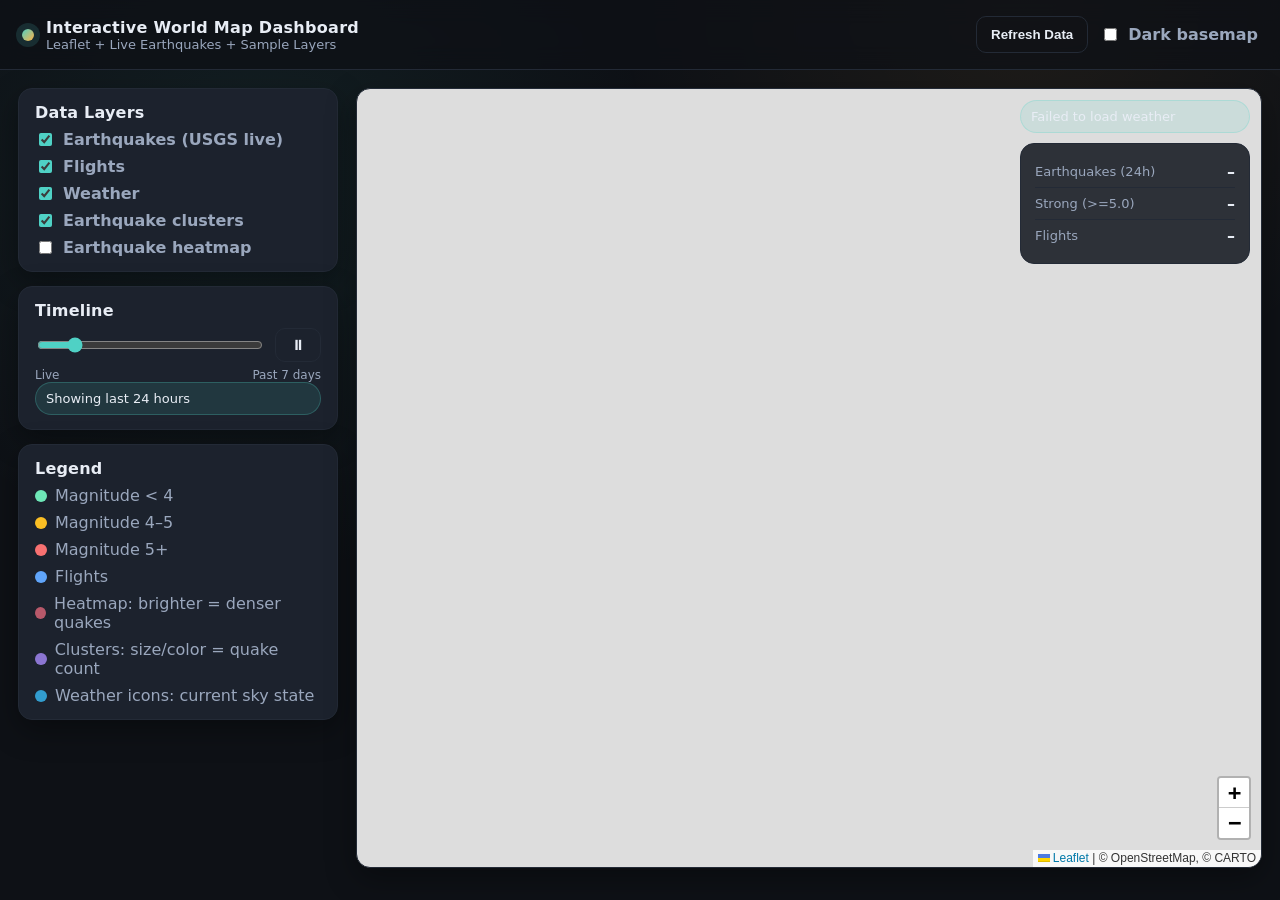
==== public/index.html @ b264e856 "Harden Flask server: serve only public/, localhost + no debugger by default - Move frontend into pub" ====
<!DOCTYPE html>
<html lang="en">
<head>
  <meta charset="UTF-8" />
  <meta name="viewport" content="width=device-width, initial-scale=1.0" />
  <title>Interactive World Map Dashboard</title>
  <link rel="stylesheet" href="vendor/leaflet/leaflet.css" />
  <link rel="stylesheet" href="styles.css" />
  <link rel="stylesheet" href="vendor/leaflet/plugins/markercluster/MarkerCluster.css" />
  <link rel="stylesheet" href="vendor/leaflet/plugins/markercluster/MarkerCluster.Default.css" />
</head>
<body>
  <header class="topbar">
    <div class="brand">
      <span class="dot"></span>
      <div>
        <div class="title">Interactive World Map Dashboard</div>
        <div class="subtitle">Leaflet + Live Earthquakes + Sample Layers</div>
      </div>
    </div>
    <div class="actions">
      <button id="btn-refresh" class="ghost">Refresh Data</button>
      <label class="toggle">
        <input type="checkbox" id="dark-mode" />
        <span>Dark basemap</span>
      </label>
    </div>
  </header>

  <main class="layout">
    <section class="controls">
      <div class="card">
        <h2>Data Layers</h2>
        <div class="control-grid">
          <label class="toggle">
            <input type="checkbox" id="layer-earthquakes" checked />
            <span>Earthquakes (USGS live)</span>
          </label>
          <label class="toggle">
            <input type="checkbox" id="layer-flights" checked />
            <span>Flights</span>
          </label>
          <label class="toggle">
            <input type="checkbox" id="layer-weather" checked />
            <span>Weather</span>
          </label>
          <label class="toggle">
            <input type="checkbox" id="layer-quake-clusters" checked />
            <span>Earthquake clusters</span>
          </label>
          <label class="toggle">
            <input type="checkbox" id="layer-quake-heat" />
            <span>Earthquake heatmap</span>
          </label>
        </div>
      </div>

      <div class="card">
        <h2>Timeline</h2>
        <div class="slider-row">
          <input type="range" id="timeline" min="0" max="7" value="1" />
          <button id="timeline-toggle" class="ghost" aria-pressed="true" title="Toggle timeline autoplay">⏸</button>
        </div>
        <div class="slider-labels">
          <span>Live</span>
          <span>Past 7 days</span>
        </div>
        <div class="pill" id="timeline-label">Showing last 24 hours</div>
      </div>

      <div class="card">
        <h2>Legend</h2>
        <ul class="legend">
          <li><span class="legend-dot mag-low"></span> Magnitude &lt; 4</li>
          <li><span class="legend-dot mag-mid"></span> Magnitude 4–5</li>
          <li><span class="legend-dot mag-high"></span> Magnitude 5+</li>
          <li><span class="legend-dot flights"></span> Flights</li>
          <li><span class="legend-dot heat"></span> Heatmap: brighter = denser quakes</li>
          <li><span class="legend-dot cluster"></span> Clusters: size/color = quake count</li>
          <li><span class="legend-dot weather"></span> Weather icons: current sky state</li>
        </ul>
      </div>
    </section>

    <section class="map-panel">
      <div id="map"></div>
      <div class="floating-cards">
        <div class="pill" id="status">Loading data…</div>
        <div class="info-card" id="stats">
          <div class="stat">
            <div class="stat-label">Earthquakes (24h)</div>
            <div class="stat-value" id="stat-quakes">–</div>
          </div>
          <div class="stat">
            <div class="stat-label">Strong (&gt;=5.0)</div>
            <div class="stat-value" id="stat-strong">–</div>
          </div>
          <div class="stat">
            <div class="stat-label">Flights</div>
            <div class="stat-value" id="stat-flights">–</div>
          </div>
        </div>
      </div>
    </section>
  </main>

  <script src="vendor/leaflet/leaflet.js"></script>
  <script src="vendor/leaflet/plugins/markercluster/leaflet.markercluster.js"></script>
  <script src="vendor/leaflet/plugins/heat/leaflet-heat.js"></script>
  <script src="app.js"></script>
</body>
</html>
---- public/vendor/leaflet/leaflet.css ----
/* required styles */

.leaflet-pane,
.leaflet-tile,
.leaflet-marker-icon,
.leaflet-marker-shadow,
.leaflet-tile-container,
.leaflet-pane > svg,
.leaflet-pane > canvas,
.leaflet-zoom-box,
.leaflet-image-layer,
.leaflet-layer {
	position: absolute;
	left: 0;
	top: 0;
	}
.leaflet-container {
	overflow: hidden;
	}
.leaflet-tile,
.leaflet-marker-icon,
.leaflet-marker-shadow {
	-webkit-user-select: none;
	   -moz-user-select: none;
	        user-select: none;
	  -webkit-user-drag: none;
	}
/* Prevents IE11 from highlighting tiles in blue */
.leaflet-tile::selection {
	background: transparent;
}
/* Safari renders non-retina tile on retina better with this, but Chrome is worse */
.leaflet-safari .leaflet-tile {
	image-rendering: -webkit-optimize-contrast;
	}
/* hack that prevents hw layers "stretching" when loading new tiles */
.leaflet-safari .leaflet-tile-container {
	width: 1600px;
	height: 1600px;
	-webkit-transform-origin: 0 0;
	}
.leaflet-marker-icon,
.leaflet-marker-shadow {
	display: block;
	}
/* .leaflet-container svg: reset svg max-width decleration shipped in Joomla! (joomla.org) 3.x */
/* .leaflet-container img: map is broken in FF if you have max-width: 100% on tiles */
.leaflet-container .leaflet-overlay-pane svg {
	max-width: none !important;
	max-height: none !important;
	}
.leaflet-container .leaflet-marker-pane img,
.leaflet-container .leaflet-shadow-pane img,
.leaflet-container .leaflet-tile-pane img,
.leaflet-container img.leaflet-image-layer,
.leaflet-container .leaflet-tile {
	max-width: none !important;
	max-height: none !important;
	width: auto;
	padding: 0;
	}

.leaflet-container img.leaflet-tile {
	/* See: https://bugs.chromium.org/p/chromium/issues/detail?id=600120 */
	mix-blend-mode: plus-lighter;
}

.leaflet-container.leaflet-touch-zoom {
	-ms-touch-action: pan-x pan-y;
	touch-action: pan-x pan-y;
	}
.leaflet-container.leaflet-touch-drag {
	-ms-touch-action: pinch-zoom;
	/* Fallback for FF which doesn't support pinch-zoom */
	touch-action: none;
	touch-action: pinch-zoom;
}
.leaflet-container.leaflet-touch-drag.leaflet-touch-zoom {
	-ms-touch-action: none;
	touch-action: none;
}
.leaflet-container {
	-webkit-tap-highlight-color: transparent;
}
.leaflet-container a {
	-webkit-tap-highlight-color: rgba(51, 181, 229, 0.4);
}
.leaflet-tile {
	filter: inherit;
	visibility: hidden;
	}
.leaflet-tile-loaded {
	visibility: inherit;
	}
.leaflet-zoom-box {
	width: 0;
	height: 0;
	-moz-box-sizing: border-box;
	     box-sizing: border-box;
	z-index: 800;
	}
/* workaround for https://bugzilla.mozilla.org/show_bug.cgi?id=888319 */
.leaflet-overlay-pane svg {
	-moz-user-select: none;
	}

.leaflet-pane         { z-index: 400; }

.leaflet-tile-pane    { z-index: 200; }
.leaflet-overlay-pane { z-index: 400; }
.leaflet-shadow-pane  { z-index: 500; }
.leaflet-marker-pane  { z-index: 600; }
.leaflet-tooltip-pane   { z-index: 650; }
.leaflet-popup-pane   { z-index: 700; }

.leaflet-map-pane canvas { z-index: 100; }
.leaflet-map-pane svg    { z-index: 200; }

.leaflet-vml-shape {
	width: 1px;
	height: 1px;
	}
.lvml {
	behavior: url(#default#VML);
	display: inline-block;
	position: absolute;
	}


/* control positioning */

.leaflet-control {
	position: relative;
	z-index: 800;
	pointer-events: visiblePainted; /* IE 9-10 doesn't have auto */
	pointer-events: auto;
	}
.leaflet-top,
.leaflet-bottom {
	position: absolute;
	z-index: 1000;
	pointer-events: none;
	}
.leaflet-top {
	top: 0;
	}
.leaflet-right {
	right: 0;
	}
.leaflet-bottom {
	bottom: 0;
	}
.leaflet-left {
	left: 0;
	}
.leaflet-control {
	float: left;
	clear: both;
	}
.leaflet-right .leaflet-control {
	float: right;
	}
.leaflet-top .leaflet-control {
	margin-top: 10px;
	}
.leaflet-bottom .leaflet-control {
	margin-bottom: 10px;
	}
.leaflet-left .leaflet-control {
	margin-left: 10px;
	}
.leaflet-right .leaflet-control {
	margin-right: 10px;
	}


/* zoom and fade animations */

.leaflet-fade-anim .leaflet-popup {
	opacity: 0;
	-webkit-transition: opacity 0.2s linear;
	   -moz-transition: opacity 0.2s linear;
	        transition: opacity 0.2s linear;
	}
.leaflet-fade-anim .leaflet-map-pane .leaflet-popup {
	opacity: 1;
	}
.leaflet-zoom-animated {
	-webkit-transform-origin: 0 0;
	    -ms-transform-origin: 0 0;
	        transform-origin: 0 0;
	}
svg.leaflet-zoom-animated {
	will-change: transform;
}

.leaflet-zoom-anim .leaflet-zoom-animated {
	-webkit-transition: -webkit-transform 0.25s cubic-bezier(0,0,0.25,1);
	   -moz-transition:    -moz-transform 0.25s cubic-bezier(0,0,0.25,1);
	        transition:         transform 0.25s cubic-bezier(0,0,0.25,1);
	}
.leaflet-zoom-anim .leaflet-tile,
.leaflet-pan-anim .leaflet-tile {
	-webkit-transition: none;
	   -moz-transition: none;
	        transition: none;
	}

.leaflet-zoom-anim .leaflet-zoom-hide {
	visibility: hidden;
	}


/* cursors */

.leaflet-interactive {
	cursor: pointer;
	}
.leaflet-grab {
	cursor: -webkit-grab;
	cursor:    -moz-grab;
	cursor:         grab;
	}
.leaflet-crosshair,
.leaflet-crosshair .leaflet-interactive {
	cursor: crosshair;
	}
.leaflet-popup-pane,
.leaflet-control {
	cursor: auto;
	}
.leaflet-dragging .leaflet-grab,
.leaflet-dragging .leaflet-grab .leaflet-interactive,
.leaflet-dragging .leaflet-marker-draggable {
	cursor: move;
	cursor: -webkit-grabbing;
	cursor:    -moz-grabbing;
	cursor:         grabbing;
	}

/* marker & overlays interactivity */
.leaflet-marker-icon,
.leaflet-marker-shadow,
.leaflet-image-layer,
.leaflet-pane > svg path,
.leaflet-tile-container {
	pointer-events: none;
	}

.leaflet-marker-icon.leaflet-interactive,
.leaflet-image-layer.leaflet-interactive,
.leaflet-pane > svg path.leaflet-interactive,
svg.leaflet-image-layer.leaflet-interactive path {
	pointer-events: visiblePainted; /* IE 9-10 doesn't have auto */
	pointer-events: auto;
	}

/* visual tweaks */

.leaflet-container {
	background: #ddd;
	outline-offset: 1px;
	}
.leaflet-container a {
	color: #0078A8;
	}
.leaflet-zoom-box {
	border: 2px dotted #38f;
	background: rgba(255,255,255,0.5);
	}


/* general typography */
.leaflet-container {
	font-family: "Helvetica Neue", Arial, Helvetica, sans-serif;
	font-size: 12px;
	font-size: 0.75rem;
	line-height: 1.5;
	}


/* general toolbar styles */

.leaflet-bar {
	box-shadow: 0 1px 5px rgba(0,0,0,0.65);
	border-radius: 4px;
	}
.leaflet-bar a {
	background-color: #fff;
	border-bottom: 1px solid #ccc;
	width: 26px;
	height: 26px;
	line-height: 26px;
	display: block;
	text-align: center;
	text-decoration: none;
	color: black;
	}
.leaflet-bar a,
.leaflet-control-layers-toggle {
	background-position: 50% 50%;
	background-repeat: no-repeat;
	display: block;
	}
.leaflet-bar a:hover,
.leaflet-bar a:focus {
	background-color: #f4f4f4;
	}
.leaflet-bar a:first-child {
	border-top-left-radius: 4px;
	border-top-right-radius: 4px;
	}
.leaflet-bar a:last-child {
	border-bottom-left-radius: 4px;
	border-bottom-right-radius: 4px;
	border-bottom: none;
	}
.leaflet-bar a.leaflet-disabled {
	cursor: default;
	background-color: #f4f4f4;
	color: #bbb;
	}

.leaflet-touch .leaflet-bar a {
	width: 30px;
	height: 30px;
	line-height: 30px;
	}
.leaflet-touch .leaflet-bar a:first-child {
	border-top-left-radius: 2px;
	border-top-right-radius: 2px;
	}
.leaflet-touch .leaflet-bar a:last-child {
	border-bottom-left-radius: 2px;
	border-bottom-right-radius: 2px;
	}

/* zoom control */

.leaflet-control-zoom-in,
.leaflet-control-zoom-out {
	font: bold 18px 'Lucida Console', Monaco, monospace;
	text-indent: 1px;
	}

.leaflet-touch .leaflet-control-zoom-in, .leaflet-touch .leaflet-control-zoom-out  {
	font-size: 22px;
	}


/* layers control */

.leaflet-control-layers {
	box-shadow: 0 1px 5px rgba(0,0,0,0.4);
	background: #fff;
	border-radius: 5px;
	}
.leaflet-control-layers-toggle {
	background-image: url(images/layers.png);
	width: 36px;
	height: 36px;
	}
.leaflet-retina .leaflet-control-layers-toggle {
	background-image: url(images/layers-2x.png);
	background-size: 26px 26px;
	}
.leaflet-touch .leaflet-control-layers-toggle {
	width: 44px;
	height: 44px;
	}
.leaflet-control-layers .leaflet-control-layers-list,
.leaflet-control-layers-expanded .leaflet-control-layers-toggle {
	display: none;
	}
.leaflet-control-layers-expanded .leaflet-control-layers-list {
	display: block;
	position: relative;
	}
.leaflet-control-layers-expanded {
	padding: 6px 10px 6px 6px;
	color: #333;
	background: #fff;
	}
.leaflet-control-layers-scrollbar {
	overflow-y: scroll;
	overflow-x: hidden;
	padding-right: 5px;
	}
.leaflet-control-layers-selector {
	margin-top: 2px;
	position: relative;
	top: 1px;
	}
.leaflet-control-layers label {
	display: block;
	font-size: 13px;
	font-size: 1.08333em;
	}
.leaflet-control-layers-separator {
	height: 0;
	border-top: 1px solid #ddd;
	margin: 5px -10px 5px -6px;
	}

/* Default icon URLs */
.leaflet-default-icon-path { /* used only in path-guessing heuristic, see L.Icon.Default */
	background-image: url(images/marker-icon.png);
	}


/* attribution and scale controls */

.leaflet-container .leaflet-control-attribution {
	background: #fff;
	background: rgba(255, 255, 255, 0.8);
	margin: 0;
	}
.leaflet-control-attribution,
.leaflet-control-scale-line {
	padding: 0 5px;
	color: #333;
	line-height: 1.4;
	}
.leaflet-control-attribution a {
	text-decoration: none;
	}
.leaflet-control-attribution a:hover,
.leaflet-control-attribution a:focus {
	text-decoration: underline;
	}
.leaflet-attribution-flag {
	display: inline !important;
	vertical-align: baseline !important;
	width: 1em;
	height: 0.6669em;
	}
.leaflet-left .leaflet-control-scale {
	margin-left: 5px;
	}
.leaflet-bottom .leaflet-control-scale {
	margin-bottom: 5px;
	}
.leaflet-control-scale-line {
	border: 2px solid #777;
	border-top: none;
	line-height: 1.1;
	padding: 2px 5px 1px;
	white-space: nowrap;
	-moz-box-sizing: border-box;
	     box-sizing: border-box;
	background: rgba(255, 255, 255, 0.8);
	text-shadow: 1px 1px #fff;
	}
.leaflet-control-scale-line:not(:first-child) {
	border-top: 2px solid #777;
	border-bottom: none;
	margin-top: -2px;
	}
.leaflet-control-scale-line:not(:first-child):not(:last-child) {
	border-bottom: 2px solid #777;
	}

.leaflet-touch .leaflet-control-attribution,
.leaflet-touch .leaflet-control-layers,
.leaflet-touch .leaflet-bar {
	box-shadow: none;
	}
.leaflet-touch .leaflet-control-layers,
.leaflet-touch .leaflet-bar {
	border: 2px solid rgba(0,0,0,0.2);
	background-clip: padding-box;
	}


/* popup */

.leaflet-popup {
	position: absolute;
	text-align: center;
	margin-bottom: 20px;
	}
.leaflet-popup-content-wrapper {
	padding: 1px;
	text-align: left;
	border-radius: 12px;
	}
.leaflet-popup-content {
	margin: 13px 24px 13px 20px;
	line-height: 1.3;
	font-size: 13px;
	font-size: 1.08333em;
	min-height: 1px;
	}
.leaflet-popup-content p {
	margin: 17px 0;
	margin: 1.3em 0;
	}
.leaflet-popup-tip-container {
	width: 40px;
	height: 20px;
	position: absolute;
	left: 50%;
	margin-top: -1px;
	margin-left: -20px;
	overflow: hidden;
	pointer-events: none;
	}
.leaflet-popup-tip {
	width: 17px;
	height: 17px;
	padding: 1px;

	margin: -10px auto 0;
	pointer-events: auto;

	-webkit-transform: rotate(45deg);
	   -moz-transform: rotate(45deg);
	    -ms-transform: rotate(45deg);
	        transform: rotate(45deg);
	}
.leaflet-popup-content-wrapper,
.leaflet-popup-tip {
	background: white;
	color: #333;
	box-shadow: 0 3px 14px rgba(0,0,0,0.4);
	}
.leaflet-container a.leaflet-popup-close-button {
	position: absolute;
	top: 0;
	right: 0;
	border: none;
	text-align: center;
	width: 24px;
	height: 24px;
	font: 16px/24px Tahoma, Verdana, sans-serif;
	color: #757575;
	text-decoration: none;
	background: transparent;
	}
.leaflet-container a.leaflet-popup-close-button:hover,
.leaflet-container a.leaflet-popup-close-button:focus {
	color: #585858;
	}
.leaflet-popup-scrolled {
	overflow: auto;
	}

.leaflet-oldie .leaflet-popup-content-wrapper {
	-ms-zoom: 1;
	}
.leaflet-oldie .leaflet-popup-tip {
	width: 24px;
	margin: 0 auto;

	-ms-filter: "progid:DXImageTransform.Microsoft.Matrix(M11=0.70710678, M12=0.70710678, M21=-0.70710678, M22=0.70710678)";
	filter: progid:DXImageTransform.Microsoft.Matrix(M11=0.70710678, M12=0.70710678, M21=-0.70710678, M22=0.70710678);
	}

.leaflet-oldie .leaflet-control-zoom,
.leaflet-oldie .leaflet-control-layers,
.leaflet-oldie .leaflet-popup-content-wrapper,
.leaflet-oldie .leaflet-popup-tip {
	border: 1px solid #999;
	}


/* div icon */

.leaflet-div-icon {
	background: #fff;
	border: 1px solid #666;
	}


/* Tooltip */
/* Base styles for the element that has a tooltip */
.leaflet-tooltip {
	position: absolute;
	padding: 6px;
	background-color: #fff;
	border: 1px solid #fff;
	border-radius: 3px;
	color: #222;
	white-space: nowrap;
	-webkit-user-select: none;
	-moz-user-select: none;
	-ms-user-select: none;
	user-select: none;
	pointer-events: none;
	box-shadow: 0 1px 3px rgba(0,0,0,0.4);
	}
.leaflet-tooltip.leaflet-interactive {
	cursor: pointer;
	pointer-events: auto;
	}
.leaflet-tooltip-top:before,
.leaflet-tooltip-bottom:before,
.leaflet-tooltip-left:before,
.leaflet-tooltip-right:before {
	position: absolute;
	pointer-events: none;
	border: 6px solid transparent;
	background: transparent;
	content: "";
	}

/* Directions */

.leaflet-tooltip-bottom {
	margin-top: 6px;
}
.leaflet-tooltip-top {
	margin-top: -6px;
}
.leaflet-tooltip-bottom:before,
.leaflet-tooltip-top:before {
	left: 50%;
	margin-left: -6px;
	}
.leaflet-tooltip-top:before {
	bottom: 0;
	margin-bottom: -12px;
	border-top-color: #fff;
	}
.leaflet-tooltip-bottom:before {
	top: 0;
	margin-top: -12px;
	margin-left: -6px;
	border-bottom-color: #fff;
	}
.leaflet-tooltip-left {
	margin-left: -6px;
}
.leaflet-tooltip-right {
	margin-left: 6px;
}
.leaflet-tooltip-left:before,
.leaflet-tooltip-right:before {
	top: 50%;
	margin-top: -6px;
	}
.leaflet-tooltip-left:before {
	right: 0;
	margin-right: -12px;
	border-left-color: #fff;
	}
.leaflet-tooltip-right:before {
	left: 0;
	margin-left: -12px;
	border-right-color: #fff;
	}

/* Printing */

@media print {
	/* Prevent printers from removing background-images of controls. */
	.leaflet-control {
		-webkit-print-color-adjust: exact;
		print-color-adjust: exact;
		}
	}
---- public/styles.css ----
:root {
  --bg: #0e1116;
  --panel: #151a22;
  --card: #1c222d;
  --text: #e8edf5;
  --muted: #9aa7bd;
  --accent: #4fd1c5;
  --accent-2: #ffb347;
  --border: #232a36;
  --shadow: 0 10px 30px rgba(0, 0, 0, 0.35);
  --radius: 14px;
  --font: "Manrope", "Inter", system-ui, -apple-system, sans-serif;
}

* { box-sizing: border-box; }
body {
  margin: 0;
  font-family: var(--font);
  background: radial-gradient(circle at 20% 20%, rgba(79, 209, 197, 0.08), transparent 32%),
    radial-gradient(circle at 80% 0%, rgba(255, 179, 71, 0.07), transparent 30%),
    var(--bg);
  color: var(--text);
  min-height: 100vh;
}

a { color: inherit; }

.topbar {
  display: flex;
  justify-content: space-between;
  align-items: center;
  padding: 16px 22px;
  border-bottom: 1px solid var(--border);
  background: rgba(14, 17, 22, 0.75);
  backdrop-filter: blur(12px);
  position: sticky;
  top: 0;
  z-index: 20;
}

.brand { display: flex; align-items: center; gap: 12px; }
.brand .dot {
  width: 12px;
  height: 12px;
  border-radius: 50%;
  background: linear-gradient(135deg, var(--accent), var(--accent-2));
  box-shadow: 0 0 0 6px rgba(79, 209, 197, 0.15);
}
.title { font-weight: 700; letter-spacing: 0.3px; }
.subtitle { color: var(--muted); font-size: 13px; }

.actions { display: flex; align-items: center; gap: 12px; }
button {
  background: var(--accent);
  color: #041015;
  border: none;
  border-radius: 10px;
  padding: 10px 14px;
  font-weight: 600;
  cursor: pointer;
  box-shadow: var(--shadow);
}
button.ghost {
  background: transparent;
  color: var(--text);
  border: 1px solid var(--border);
  box-shadow: none;
}
button:active { transform: translateY(1px); }

.layout {
  display: grid;
  grid-template-columns: 320px 1fr;
  gap: 18px;
  padding: 18px;
}

.controls { display: flex; flex-direction: column; gap: 14px; }
.card {
  background: var(--card);
  border: 1px solid var(--border);
  border-radius: var(--radius);
  padding: 14px 16px;
  box-shadow: var(--shadow);
}
.card h2 { margin: 0 0 8px 0; font-size: 16px; letter-spacing: 0.2px; }

.control-grid { display: grid; grid-template-columns: 1fr; gap: 8px; }

.toggle {
  display: flex;
  align-items: center;
  gap: 8px;
  color: var(--muted);
  font-weight: 600;
  cursor: pointer;
  user-select: none;
}
.toggle input { accent-color: var(--accent); cursor: pointer; }

.slider-row { display: flex; flex-direction: column; gap: 8px; }
.slider-row { flex-direction: row; align-items: center; gap: 10px; }
.slider-row input[type="range"] { flex: 1; accent-color: var(--accent); }
.slider-row button { padding: 8px 12px; font-size: 14px; min-width: 46px; }
.slider-labels { display: flex; justify-content: space-between; color: var(--muted); font-size: 12px; margin-top: 6px; }

.legend { list-style: none; padding: 0; margin: 0; display: grid; gap: 8px; }
.legend li { display: flex; align-items: center; gap: 8px; color: var(--muted); }
.legend-dot {
  width: 12px;
  height: 12px;
  border-radius: 50%;
  display: inline-block;
}
.mag-low { background: #6ee7b7; }
.mag-mid { background: #fbbf24; }
.mag-high { background: #f87171; }
.flights { background: #60a5fa; }
.heat { background: #fb7185; opacity: 0.7; }
.cluster { background: #a78bfa; opacity: 0.8; }
.weather { background: #38bdf8; opacity: 0.8; }

.map-panel { position: relative; }
#map {
  width: 100%;
  height: calc(100vh - 120px);
  border-radius: var(--radius);
  border: 1px solid var(--border);
  overflow: hidden;
  box-shadow: var(--shadow);
}

.flight-icon, .weather-icon {
  display: grid;
  place-items: center;
  font-size: 18px;
  filter: drop-shadow(0 2px 6px rgba(0,0,0,0.35));
}

.floating-cards {
  position: absolute;
  top: 12px;
  right: 12px;
  display: grid;
  gap: 10px;
  pointer-events: none;
}
.pill {
  background: rgba(79, 209, 197, 0.12);
  color: var(--text);
  padding: 8px 10px;
  border-radius: 999px;
  border: 1px solid rgba(79, 209, 197, 0.25);
  font-size: 13px;
  pointer-events: auto;
}
.info-card {
  background: rgba(21, 26, 34, 0.88);
  border: 1px solid var(--border);
  border-radius: var(--radius);
  padding: 12px 14px;
  min-width: 230px;
  pointer-events: auto;
}
.info-card .stat { display: flex; justify-content: space-between; align-items: center; padding: 6px 0; }
.info-card .stat + .stat { border-top: 1px solid var(--border); }
.stat-label { color: var(--muted); font-size: 13px; }
.stat-value { font-weight: 700; }

@media (max-width: 900px) {
  .layout { grid-template-columns: 1fr; }
  #map { height: 70vh; }
  .controls { flex-direction: row; overflow-x: auto; }
  .card { min-width: 260px; }
}
---- public/vendor/leaflet/plugins/markercluster/MarkerCluster.css ----
.leaflet-cluster-anim .leaflet-marker-icon, .leaflet-cluster-anim .leaflet-marker-shadow {
	-webkit-transition: -webkit-transform 0.3s ease-out, opacity 0.3s ease-in;
	-moz-transition: -moz-transform 0.3s ease-out, opacity 0.3s ease-in;
	-o-transition: -o-transform 0.3s ease-out, opacity 0.3s ease-in;
	transition: transform 0.3s ease-out, opacity 0.3s ease-in;
}

.leaflet-cluster-spider-leg {
	/* stroke-dashoffset (duration and function) should match with leaflet-marker-icon transform in order to track it exactly */
	-webkit-transition: -webkit-stroke-dashoffset 0.3s ease-out, -webkit-stroke-opacity 0.3s ease-in;
	-moz-transition: -moz-stroke-dashoffset 0.3s ease-out, -moz-stroke-opacity 0.3s ease-in;
	-o-transition: -o-stroke-dashoffset 0.3s ease-out, -o-stroke-opacity 0.3s ease-in;
	transition: stroke-dashoffset 0.3s ease-out, stroke-opacity 0.3s ease-in;
}
---- public/vendor/leaflet/plugins/markercluster/MarkerCluster.Default.css ----
.marker-cluster-small {
	background-color: rgba(181, 226, 140, 0.6);
	}
.marker-cluster-small div {
	background-color: rgba(110, 204, 57, 0.6);
	}

.marker-cluster-medium {
	background-color: rgba(241, 211, 87, 0.6);
	}
.marker-cluster-medium div {
	background-color: rgba(240, 194, 12, 0.6);
	}

.marker-cluster-large {
	background-color: rgba(253, 156, 115, 0.6);
	}
.marker-cluster-large div {
	background-color: rgba(241, 128, 23, 0.6);
	}

	/* IE 6-8 fallback colors */
.leaflet-oldie .marker-cluster-small {
	background-color: rgb(181, 226, 140);
	}
.leaflet-oldie .marker-cluster-small div {
	background-color: rgb(110, 204, 57);
	}

.leaflet-oldie .marker-cluster-medium {
	background-color: rgb(241, 211, 87);
	}
.leaflet-oldie .marker-cluster-medium div {
	background-color: rgb(240, 194, 12);
	}

.leaflet-oldie .marker-cluster-large {
	background-color: rgb(253, 156, 115);
	}
.leaflet-oldie .marker-cluster-large div {
	background-color: rgb(241, 128, 23);
}

.marker-cluster {
	background-clip: padding-box;
	border-radius: 20px;
	}
.marker-cluster div {
	width: 30px;
	height: 30px;
	margin-left: 5px;
	margin-top: 5px;

	text-align: center;
	border-radius: 15px;
	font: 12px "Helvetica Neue", Arial, Helvetica, sans-serif;
	}
.marker-cluster span {
	line-height: 30px;
	}
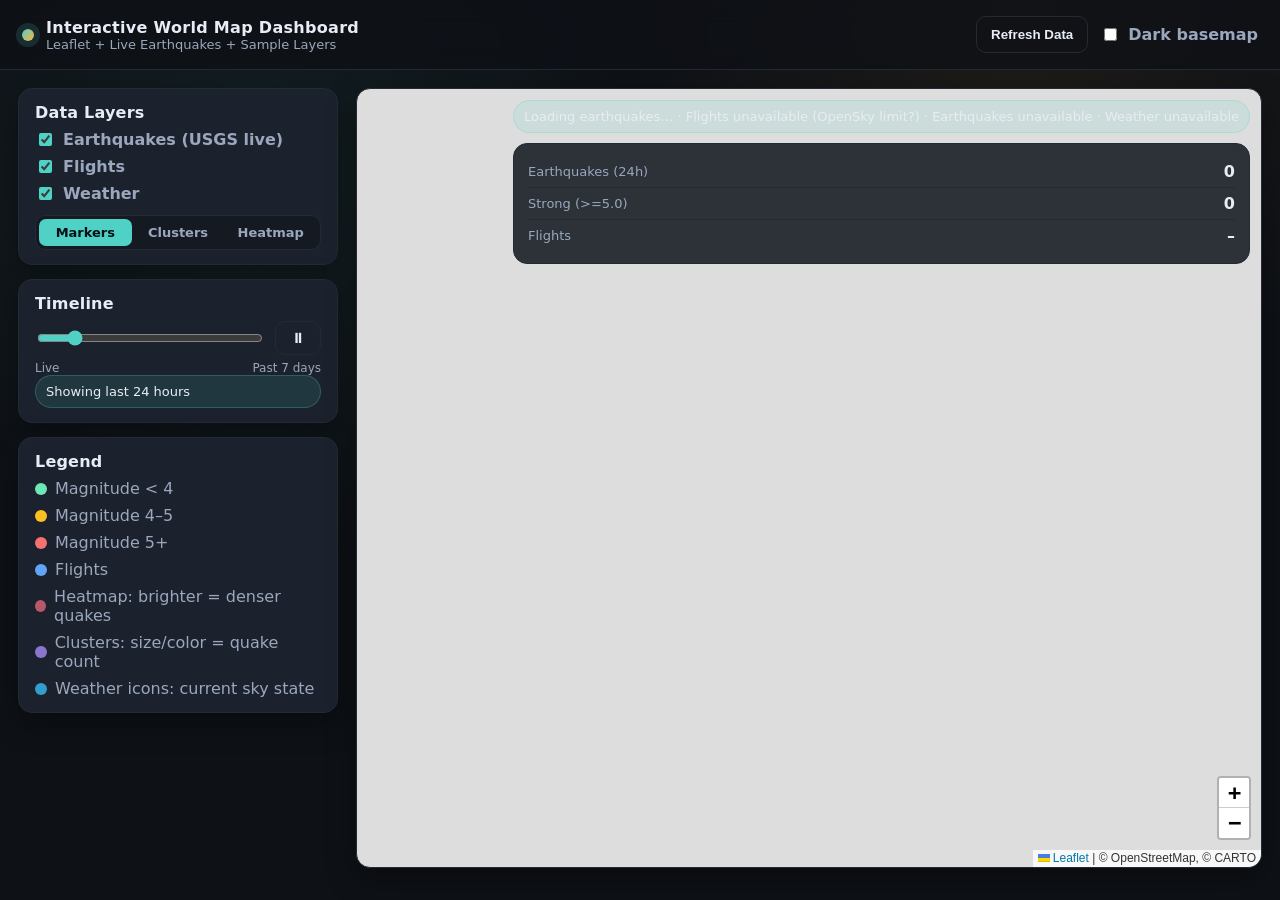
==== commit f17a027c: "Fix earthquake layer conflicts, 6h timeline, and error reporting - Replace overlapping cluster/heat " ====
--- a/public/index.html
+++ b/public/index.html
@@ -44,14 +44,11 @@
             <input type="checkbox" id="layer-weather" checked />
             <span>Weather</span>
           </label>
-          <label class="toggle">
-            <input type="checkbox" id="layer-quake-clusters" checked />
-            <span>Earthquake clusters</span>
-          </label>
-          <label class="toggle">
-            <input type="checkbox" id="layer-quake-heat" />
-            <span>Earthquake heatmap</span>
-          </label>
+        </div>
+        <div class="segmented" role="radiogroup" aria-label="Earthquake display">
+          <label><input type="radio" name="quake-mode" value="markers" checked /><span>Markers</span></label>
+          <label><input type="radio" name="quake-mode" value="clusters" /><span>Clusters</span></label>
+          <label><input type="radio" name="quake-mode" value="heat" /><span>Heatmap</span></label>
         </div>
       </div>
 
@@ -88,7 +85,7 @@
         <div class="pill" id="status">Loading data…</div>
         <div class="info-card" id="stats">
           <div class="stat">
-            <div class="stat-label">Earthquakes (24h)</div>
+            <div class="stat-label" id="stat-quakes-label">Earthquakes (24h)</div>
             <div class="stat-value" id="stat-quakes">–</div>
           </div>
           <div class="stat">
--- a/public/styles.css
+++ b/public/styles.css
@@ -98,6 +98,29 @@
 }
 .toggle input { accent-color: var(--accent); cursor: pointer; }
 
+.segmented {
+  display: grid;
+  grid-template-columns: repeat(3, 1fr);
+  margin-top: 12px;
+  padding: 3px;
+  border: 1px solid var(--border);
+  border-radius: 10px;
+  background: var(--panel);
+}
+.segmented input { position: absolute; opacity: 0; pointer-events: none; }
+.segmented span {
+  display: block;
+  text-align: center;
+  padding: 6px 4px;
+  border-radius: 7px;
+  font-size: 13px;
+  font-weight: 600;
+  color: var(--muted);
+  cursor: pointer;
+}
+.segmented input:checked + span { background: var(--accent); color: #041015; }
+.segmented input:focus-visible + span { outline: 2px solid var(--accent); outline-offset: 2px; }
+
 .slider-row { display: flex; flex-direction: column; gap: 8px; }
 .slider-row { flex-direction: row; align-items: center; gap: 10px; }
 .slider-row input[type="range"] { flex: 1; accent-color: var(--accent); }
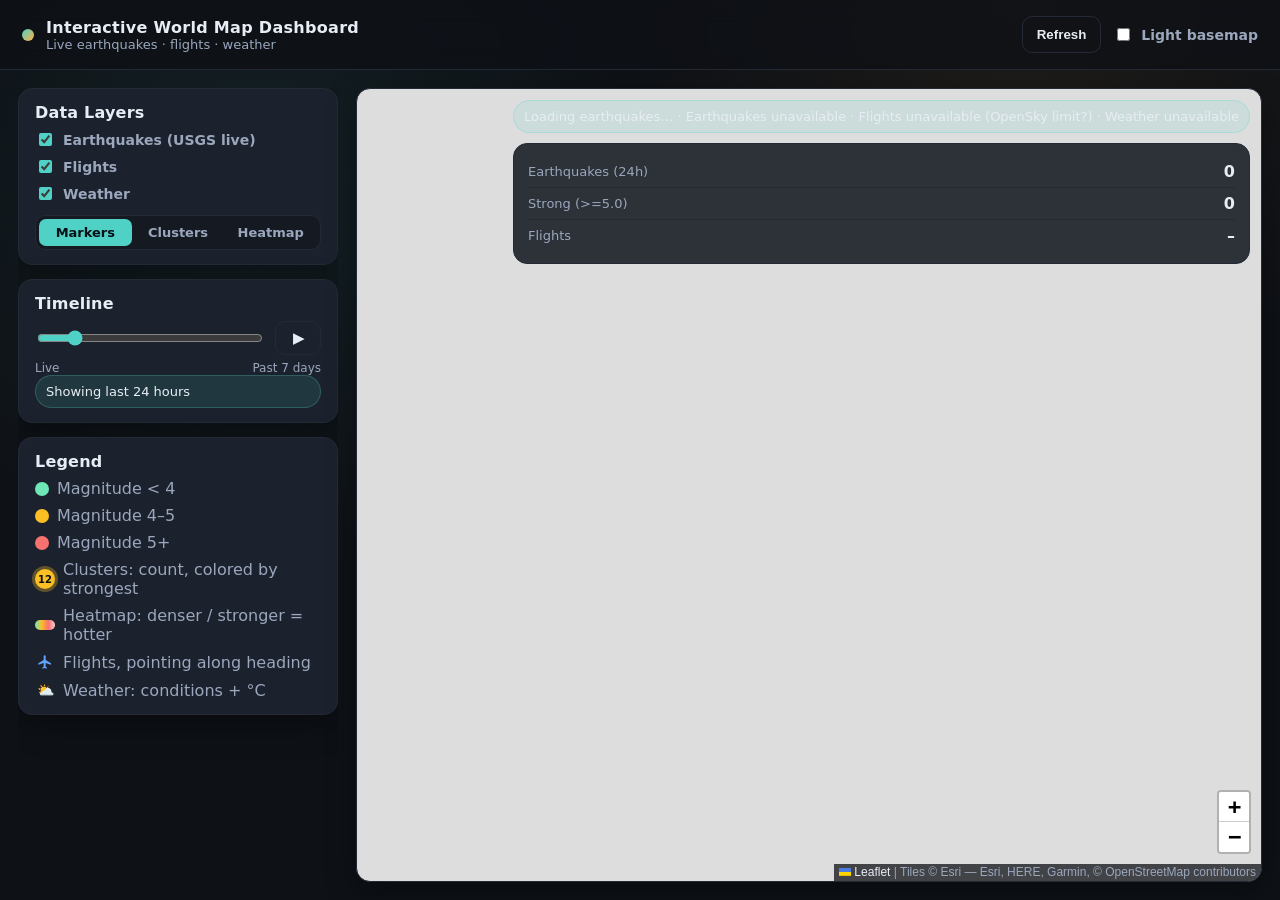
==== commit 0029d629: "Polish UI: dark basemap, heading-aware planes, weather badges, auto-refresh - Switch basemaps to key" ====
--- a/public/index.html
+++ b/public/index.html
@@ -4,10 +4,11 @@
   <meta charset="UTF-8" />
   <meta name="viewport" content="width=device-width, initial-scale=1.0" />
   <title>Interactive World Map Dashboard</title>
+  <meta name="description" content="Live earthquakes, flights, and weather on an interactive world map." />
+  <link rel="icon" href="data:image/svg+xml,<svg xmlns='http://www.w3.org/2000/svg' viewBox='0 0 100 100'><text y='.9em' font-size='90'>🌍</text></svg>" />
   <link rel="stylesheet" href="vendor/leaflet/leaflet.css" />
+  <link rel="stylesheet" href="vendor/leaflet/plugins/markercluster/MarkerCluster.css" />
   <link rel="stylesheet" href="styles.css" />
-  <link rel="stylesheet" href="vendor/leaflet/plugins/markercluster/MarkerCluster.css" />
-  <link rel="stylesheet" href="vendor/leaflet/plugins/markercluster/MarkerCluster.Default.css" />
 </head>
 <body>
   <header class="topbar">
@@ -15,14 +16,15 @@
       <span class="dot"></span>
       <div>
         <div class="title">Interactive World Map Dashboard</div>
-        <div class="subtitle">Leaflet + Live Earthquakes + Sample Layers</div>
+        <div class="subtitle">Live earthquakes · flights · weather</div>
       </div>
     </div>
     <div class="actions">
-      <button id="btn-refresh" class="ghost">Refresh Data</button>
+      <span class="updated" id="last-updated"></span>
+      <button id="btn-refresh" class="ghost">Refresh</button>
       <label class="toggle">
-        <input type="checkbox" id="dark-mode" />
-        <span>Dark basemap</span>
+        <input type="checkbox" id="light-mode" />
+        <span>Light basemap</span>
       </label>
     </div>
   </header>
@@ -56,7 +58,7 @@
         <h2>Timeline</h2>
         <div class="slider-row">
           <input type="range" id="timeline" min="0" max="7" value="1" />
-          <button id="timeline-toggle" class="ghost" aria-pressed="true" title="Toggle timeline autoplay">⏸</button>
+          <button id="timeline-toggle" class="ghost" aria-pressed="false" title="Toggle timeline autoplay">▶︎</button>
         </div>
         <div class="slider-labels">
           <span>Live</span>
@@ -71,10 +73,10 @@
           <li><span class="legend-dot mag-low"></span> Magnitude &lt; 4</li>
           <li><span class="legend-dot mag-mid"></span> Magnitude 4–5</li>
           <li><span class="legend-dot mag-high"></span> Magnitude 5+</li>
-          <li><span class="legend-dot flights"></span> Flights</li>
-          <li><span class="legend-dot heat"></span> Heatmap: brighter = denser quakes</li>
-          <li><span class="legend-dot cluster"></span> Clusters: size/color = quake count</li>
-          <li><span class="legend-dot weather"></span> Weather icons: current sky state</li>
+          <li><span class="legend-swatch cluster">12</span> Clusters: count, colored by strongest</li>
+          <li><span class="legend-swatch heat"></span> Heatmap: denser / stronger = hotter</li>
+          <li><span class="legend-swatch plane"><svg viewBox="0 0 24 24" width="16" height="16" aria-hidden="true"><path fill="currentColor" d="M21 16v-2l-8-5V3.5a1.5 1.5 0 0 0-3 0V9l-8 5v2l8-2.5V19l-2 1.5V22l3.5-1 3.5 1v-1.5L13 19v-5.5l8 2.5z"/></svg></span> Flights, pointing along heading</li>
+          <li><span class="legend-swatch">⛅️</span> Weather: conditions + °C</li>
         </ul>
       </div>
     </section>
--- a/public/styles.css
+++ b/public/styles.css
@@ -9,7 +9,7 @@
   --border: #232a36;
   --shadow: 0 10px 30px rgba(0, 0, 0, 0.35);
   --radius: 14px;
-  --font: "Manrope", "Inter", system-ui, -apple-system, sans-serif;
+  --font: system-ui, -apple-system, "Segoe UI", Roboto, sans-serif;
 }
 
 * { box-sizing: border-box; }
@@ -20,7 +20,10 @@
     radial-gradient(circle at 80% 0%, rgba(255, 179, 71, 0.07), transparent 30%),
     var(--bg);
   color: var(--text);
-  min-height: 100vh;
+  height: 100vh;
+  height: 100dvh;
+  display: flex;
+  flex-direction: column;
 }
 
 a { color: inherit; }
@@ -44,12 +47,21 @@
   height: 12px;
   border-radius: 50%;
   background: linear-gradient(135deg, var(--accent), var(--accent-2));
-  box-shadow: 0 0 0 6px rgba(79, 209, 197, 0.15);
+  box-shadow: 0 0 0 0 rgba(79, 209, 197, 0.5);
+  animation: live-pulse 2.4s ease-out infinite;
+}
+@keyframes live-pulse {
+  0% { box-shadow: 0 0 0 0 rgba(79, 209, 197, 0.5); }
+  70%, 100% { box-shadow: 0 0 0 10px rgba(79, 209, 197, 0); }
+}
+@media (prefers-reduced-motion: reduce) {
+  .brand .dot { animation: none; box-shadow: 0 0 0 6px rgba(79, 209, 197, 0.15); }
 }
 .title { font-weight: 700; letter-spacing: 0.3px; }
 .subtitle { color: var(--muted); font-size: 13px; }
 
 .actions { display: flex; align-items: center; gap: 12px; }
+.updated { color: var(--muted); font-size: 13px; font-variant-numeric: tabular-nums; }
 button {
   background: var(--accent);
   color: #041015;
@@ -66,16 +78,20 @@
   border: 1px solid var(--border);
   box-shadow: none;
 }
+button.ghost:hover { border-color: var(--accent); }
 button:active { transform: translateY(1px); }
+button:disabled { opacity: 0.6; cursor: progress; }
 
 .layout {
   display: grid;
   grid-template-columns: 320px 1fr;
   gap: 18px;
   padding: 18px;
-}
-
-.controls { display: flex; flex-direction: column; gap: 14px; }
+  flex: 1;
+  min-height: 0;
+}
+
+.controls { display: flex; flex-direction: column; gap: 14px; overflow-y: auto; }
 .card {
   background: var(--card);
   border: 1px solid var(--border);
@@ -92,6 +108,7 @@
   align-items: center;
   gap: 8px;
   color: var(--muted);
+  font-size: 14px;
   font-weight: 600;
   cursor: pointer;
   user-select: none;
@@ -129,36 +146,87 @@
 
 .legend { list-style: none; padding: 0; margin: 0; display: grid; gap: 8px; }
 .legend li { display: flex; align-items: center; gap: 8px; color: var(--muted); }
-.legend-dot {
-  width: 12px;
-  height: 12px;
+.legend-dot, .legend-swatch {
+  width: 14px;
+  height: 14px;
   border-radius: 50%;
-  display: inline-block;
+  display: inline-grid;
+  place-items: center;
+  flex-shrink: 0;
 }
 .mag-low { background: #6ee7b7; }
 .mag-mid { background: #fbbf24; }
 .mag-high { background: #f87171; }
-.flights { background: #60a5fa; }
-.heat { background: #fb7185; opacity: 0.7; }
-.cluster { background: #a78bfa; opacity: 0.8; }
-.weather { background: #38bdf8; opacity: 0.8; }
+.legend-swatch { width: 20px; height: 20px; font-size: 14px; }
+.legend-swatch.cluster {
+  font-size: 10px;
+  font-weight: 700;
+  color: #041015;
+  background: #fbbf24;
+  box-shadow: 0 0 0 3px rgba(251, 191, 36, 0.3);
+}
+.legend-swatch.heat {
+  height: 10px;
+  border-radius: 999px;
+  background: linear-gradient(90deg, #6ee7b7, #fbbf24, #f87171, #fecaca);
+}
+.legend-swatch.plane { color: #60a5fa; }
 
 .map-panel { position: relative; }
 #map {
   width: 100%;
-  height: calc(100vh - 120px);
+  height: 100%;
   border-radius: var(--radius);
   border: 1px solid var(--border);
   overflow: hidden;
   box-shadow: var(--shadow);
 }
 
-.flight-icon, .weather-icon {
+.flight-icon { color: #60a5fa; filter: drop-shadow(0 1px 3px rgba(0, 0, 0, 0.6)); }
+.flight-icon span { display: grid; place-items: center; width: 100%; height: 100%; }
+
+.weather-badge {
+  display: flex;
+  align-items: center;
+  justify-content: center;
+  gap: 4px;
+  background: rgba(21, 26, 34, 0.85);
+  border: 1px solid var(--border);
+  border-radius: 999px;
+  color: var(--text);
+  font-size: 13px;
+  box-shadow: 0 4px 12px rgba(0, 0, 0, 0.35);
+}
+.weather-badge span { font-size: 15px; }
+
+.quake-cluster span {
   display: grid;
   place-items: center;
-  font-size: 18px;
-  filter: drop-shadow(0 2px 6px rgba(0,0,0,0.35));
-}
+  width: 100%;
+  height: 100%;
+  border-radius: 50%;
+  background: var(--c);
+  color: #041015;
+  font-weight: 700;
+  font-size: 12px;
+  box-shadow: 0 0 0 5px color-mix(in srgb, var(--c) 30%, transparent);
+}
+
+.leaflet-container .leaflet-control-attribution {
+  background: rgba(14, 17, 22, 0.75);
+  color: var(--muted);
+}
+.leaflet-control-attribution a { color: var(--text); }
+
+/* Dark popups to match the UI */
+.leaflet-popup-content-wrapper, .leaflet-popup-tip {
+  background: var(--card);
+  color: var(--text);
+  box-shadow: var(--shadow);
+}
+.leaflet-popup-content { line-height: 1.5; }
+.leaflet-popup-content a { color: var(--accent); }
+.leaflet-container a.leaflet-popup-close-button { color: var(--muted); }
 
 .floating-cards {
   position: absolute;
@@ -167,6 +235,7 @@
   display: grid;
   gap: 10px;
   pointer-events: none;
+  z-index: 1000; /* above Leaflet panes (z-index 400) */
 }
 .pill {
   background: rgba(79, 209, 197, 0.12);
@@ -191,8 +260,18 @@
 .stat-value { font-weight: 700; }
 
 @media (max-width: 900px) {
+  body { height: auto; }
   .layout { grid-template-columns: 1fr; }
   #map { height: 70vh; }
-  .controls { flex-direction: row; overflow-x: auto; }
+  .updated { display: none; }
+  .topbar { padding: 12px 16px; gap: 12px; }
+  .title { font-size: 15px; }
+  .actions { gap: 8px; }
+  .actions .toggle span { font-size: 13px; }
+  .layout { padding: 12px 16px; gap: 12px; }
+  .floating-cards { top: 8px; right: 8px; left: 8px; justify-items: end; }
+  .info-card { min-width: 0; padding: 8px 12px; font-size: 13px; }
+  .info-card .stat { gap: 16px; padding: 3px 0; }
+  .controls { flex-direction: row; align-items: flex-start; overflow-x: auto; }
   .card { min-width: 260px; }
 }
